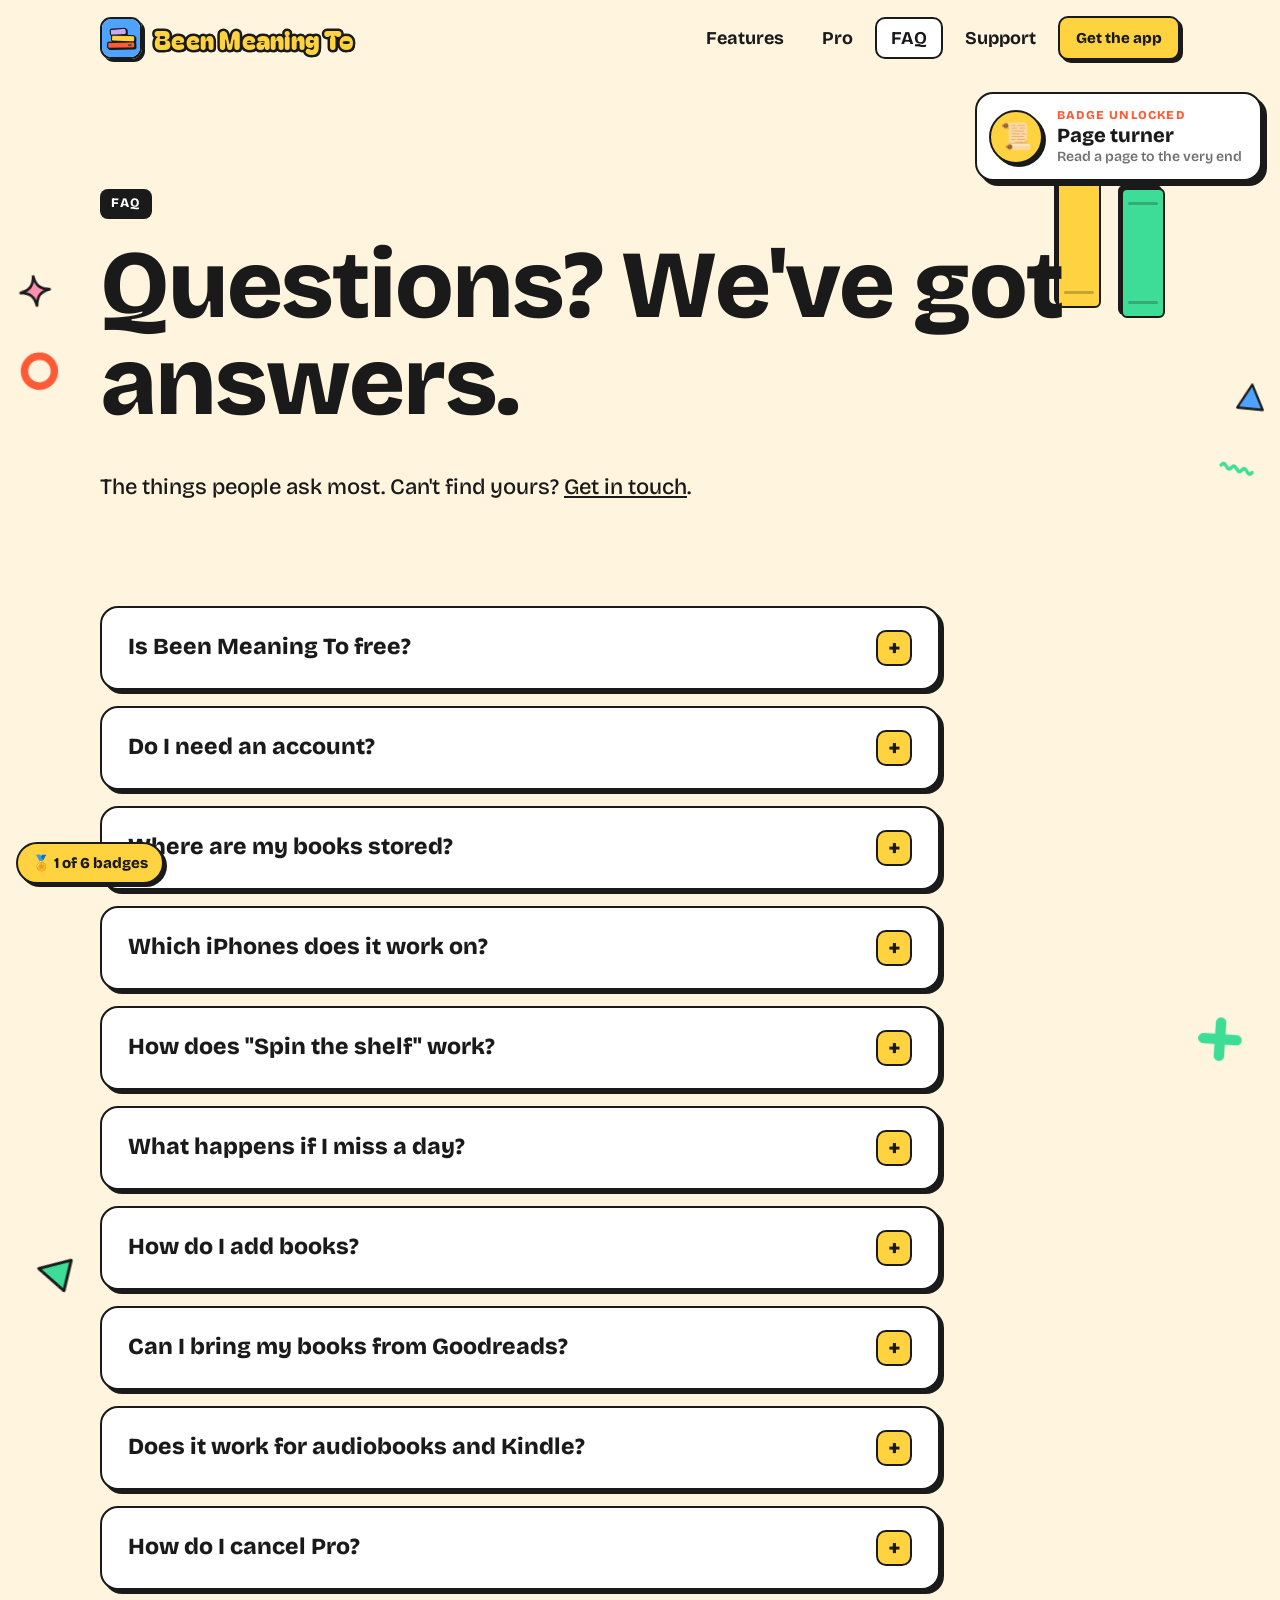
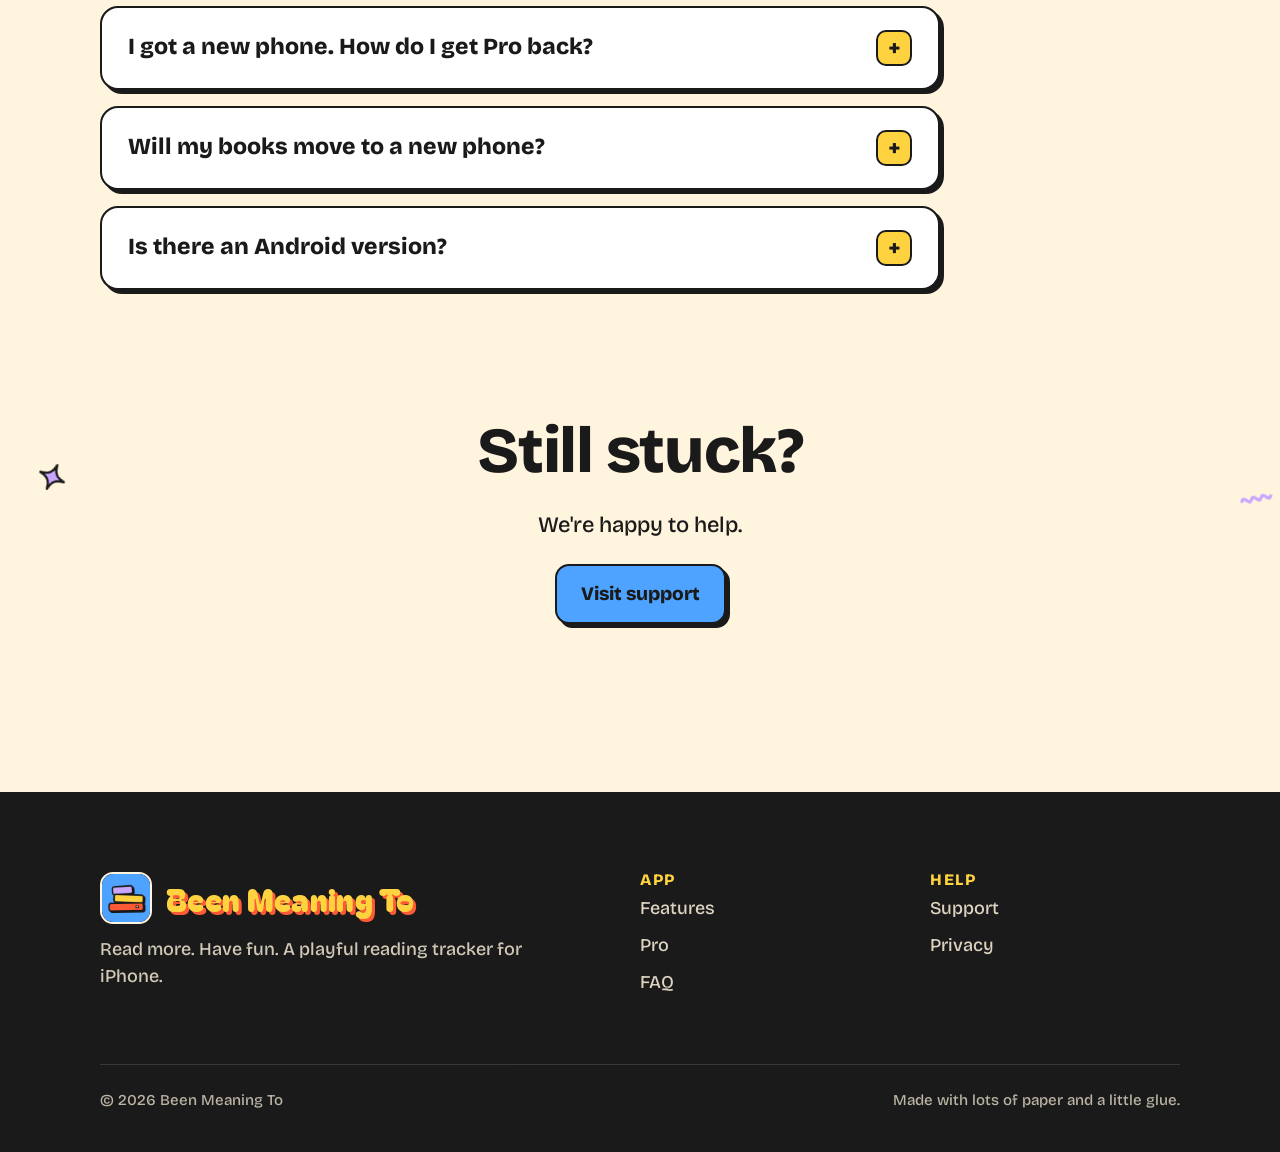
==== faq/index.html @ 49e3c81a "Add files via upload" ====
<!doctype html>
<html lang="en">
<head>
  <meta charset="utf-8">
  <meta name="viewport" content="width=device-width, initial-scale=1">
  <title>Been Meaning To FAQ</title>
  <meta name="description" content="Answers to common questions about Been Meaning To, the playful iPhone reading tracker.">
  <meta name="theme-color" content="#FFF4DE">
  <link rel="icon" href="../assets/img/icon.png">
  <link rel="apple-touch-icon" href="../assets/img/icon.png">
  <link rel="preconnect" href="https://fonts.googleapis.com">
  <link rel="preconnect" href="https://fonts.gstatic.com" crossorigin>
  <link href="https://fonts.googleapis.com/css2?family=Bricolage+Grotesque:opsz,wght@12..96,500;12..96,600;12..96,700;12..96,800&display=swap" rel="stylesheet">
  <link rel="stylesheet" href="../assets/css/site.css?v=12">
  <link rel="stylesheet" href="../assets/css/pages.css?v=12">
</head>
<body>
<a class="skip" href="#main">Skip to content</a>

<header class="site-header">
  <nav class="wrap nav" aria-label="Main">
    <a class="logo" href="../"><img src="../assets/img/icon.png" alt="" width="42" height="42">Been Meaning To</a>
    <button class="menu-toggle" aria-expanded="false" aria-controls="nav-links"><span></span>Menu</button>
    <ul class="nav-links" id="nav-links">
      <li><a href="../#features">Features</a></li>
      <li><a href="../pro/">Pro</a></li>
      <li><a href="./" aria-current="page">FAQ</a></li>
      <li><a href="../support/">Support</a></li>
      <li><a class="btn small" href="#" data-store>Get the app</a></li>
    </ul>
  </nav>
</header>

<main id="main">
  <section class="page-hero">
    <div class="wrap">
      <span class="tag eyebrow reveal">FAQ</span>
      <h1 class="reveal" style="--d:.05s">Questions? We've got answers.</h1>
      <p class="lede reveal" style="--d:.1s">The things people ask most. Can't find yours? <a href="../support/">Get in touch</a>.</p>
    </div>
    <div class="float-spine spine" style="--c:var(--lemon); --h:160px; top:70px; right:14%; --r:10deg" aria-hidden="true"></div>
    <div class="float-spine spine" style="--c:var(--mint); --h:130px; top:110px; right:9%; --r:-6deg; animation-delay:-3s" aria-hidden="true"></div>
  </section>

  <section style="padding-top:10px">
    <div class="wrap">
      <div class="faq">
        <details class="chunky reveal">
          <summary>Is Been Meaning To free? <span class="plus" aria-hidden="true">+</span></summary>
          <div class="answer"><p>Yes. Tracking books, logging pages, spinning the shelf, streaks, levels and badges are all free. <a href="../pro/">Pro</a> adds extras like widgets, the lock screen timer, reading charts, Reading Wrapped, quotes and every colour palette. The yearly plan starts with a free week, so you can try it first.</p></div>
        </details>

        <details class="chunky reveal">
          <summary>Do I need an account? <span class="plus" aria-hidden="true">+</span></summary>
          <div class="answer"><p>Nope. There's no sign-up and no login. Open the app and start adding books.</p></div>
        </details>

        <details class="chunky reveal">
          <summary>Where are my books stored? <span class="plus" aria-hidden="true">+</span></summary>
          <div class="answer"><p>Only on your iPhone, inside the app. We never receive a copy. Read more in our <a href="../privacy/">privacy policy</a>.</p></div>
        </details>

        <details class="chunky reveal">
          <summary>Which iPhones does it work on? <span class="plus" aria-hidden="true">+</span></summary>
          <div class="answer"><p>Any iPhone running iOS 17 or later.</p></div>
        </details>

        <details class="chunky reveal">
          <summary>How does "Spin the shelf" work? <span class="plus" aria-hidden="true">+</span></summary>
          <div class="answer"><p>Tap <b>Spin!</b> and Been Meaning To picks a random book from your to-be-read shelf. Pick a mood first, like a genre or "under 300 pages", to narrow it down. Start the book it picks and you'll earn the <b>Fate's pick</b> badge.</p></div>
        </details>

        <details class="chunky reveal">
          <summary>What happens if I miss a day? <span class="plus" aria-hidden="true">+</span></summary>
          <div class="answer"><p>You earn a streak freeze every time your streak hits another seven days, and you can save up to two. If you miss a day, a freeze steps in and keeps your streak alive. You can also turn on a gentle evening reminder that only shows up on days you haven't read yet.</p></div>
        </details>

        <details class="chunky reveal">
          <summary>How do I add books? <span class="plus" aria-hidden="true">+</span></summary>
          <div class="answer"><p>Scan the barcode on the back, or search by title or author. Been Meaning To looks the book up on Open Library, Apple Books and Google Books and fills in the title, author, page count and cover for you. You can also type everything in yourself.</p></div>
        </details>

        <details class="chunky reveal">
          <summary>Can I bring my books from Goodreads? <span class="plus" aria-hidden="true">+</span></summary>
          <div class="answer"><p>Yes. On goodreads.com, go to <b>My Books</b>, then <b>Import and export</b>, and export your library. Then import that file into Been Meaning To. The app walks you through it.</p></div>
        </details>

        <details class="chunky reveal">
          <summary>Does it work for audiobooks and Kindle? <span class="plus" aria-hidden="true">+</span></summary>
          <div class="answer"><p>Yes. Mark each book as paperback, hardback, Kindle or audiobook. Finish books in three different formats and you'll earn the <b>Mixed media</b> badge.</p></div>
        </details>

        <details class="chunky reveal">
          <summary>How do I cancel Pro? <span class="plus" aria-hidden="true">+</span></summary>
          <div class="answer"><p>Subscriptions are handled by Apple. Open <b>Settings</b> on your iPhone, tap your name, then <b>Subscriptions</b>, and choose Been Meaning To. Cancel at least 24 hours before your renewal date.</p></div>
        </details>

        <details class="chunky reveal">
          <summary>I got a new phone. How do I get Pro back? <span class="plus" aria-hidden="true">+</span></summary>
          <div class="answer"><p>Sign in with the same Apple ID, open Been Meaning To, go to <b>Settings</b> and tap <b>Restore purchases</b>.</p></div>
        </details>

        <details class="chunky reveal">
          <summary>Will my books move to a new phone? <span class="plus" aria-hidden="true">+</span></summary>
          <div class="answer"><p>Yes, if you move your iPhone over with an iCloud backup or Quick Start, your books come with it. You can also make your own copy: in Been Meaning To, go to <b>Settings</b>, tap <b>Back up my library</b> and save the file somewhere safe, such as iCloud Drive. On the new phone, tap <b>Restore from backup</b> and pick that file.</p></div>
        </details>

        <details class="chunky reveal">
          <summary>Is there an Android version? <span class="plus" aria-hidden="true">+</span></summary>
          <div class="answer"><p>Not right now. Been Meaning To is made for iPhone.</p></div>
        </details>
      </div>
    </div>
  </section>

  <section style="padding-top:0">
    <div class="wrap center reveal">
      <h2>Still stuck?</h2>
      <p class="lede">We're happy to help.</p>
      <a class="btn sky" href="../support/">Visit support</a>
    </div>
  </section>
</main>

<footer class="site-footer">
  <div class="wrap">
    <div class="foot-grid">
      <div>
        <div class="foot-logo"><img src="../assets/img/icon.png" alt="">Been Meaning To</div>
        <p style="opacity:.8; max-width:24em">Read more. Have fun. A playful reading tracker for iPhone.</p>
      </div>
      <div>
        <h4>App</h4>
        <ul><li><a href="../#features">Features</a></li><li><a href="../pro/">Pro</a></li><li><a href="./">FAQ</a></li></ul>
      </div>
      <div>
        <h4>Help</h4>
        <ul><li><a href="../support/">Support</a></li><li><a href="../privacy/">Privacy</a></li></ul>
      </div>
    </div>
    <div class="foot-base"><span>© <span data-year>2026</span> Been Meaning To</span><span>Made with lots of paper and a little glue.</span></div>
  </div>
</footer>

<script src="../assets/js/site.js?v=12"></script>
<script>
  // Open one answer at a time.
  const opened = new Set();
  document.querySelectorAll(".faq details").forEach(d => d.addEventListener("toggle", () => {
    if (!d.open) return;
    opened.add(d);
    if (opened.size >= 3) LoudLibrary.award("curious");
    document.querySelectorAll(".faq details[open]").forEach(o => { if (o !== d) o.open = false; });
  }));
</script>
</body>
</html>
---- assets/css/site.css ----
/* Been Meaning To — website styles
   Matches the app's "Sweet shop" palette: flat colour, thick ink outlines, hard offset shadows. */

@font-face {
  font-family: "Stacks Display";
  src: url("../fonts/StacksDisplay-ExtraBold.ttf") format("truetype");
  font-weight: 800;
  font-display: swap;
}
@font-face {
  font-family: "Stacks Display";
  src: url("../fonts/StacksDisplay-SemiBold.ttf") format("truetype");
  font-weight: 600;
  font-display: swap;
}

@font-face {
  font-family: "Loud Logo";
  src: url("../fonts/BagelFatOne.woff2") format("woff2");
  font-weight: 400;
  font-display: swap;
}
:root {
  --ground: #FFF4DE;
  --ink: #1A1A1A;
  --paper: #FFFFFF;
  --tomato: #FF5A36;
  --sky: #4DA3FF;
  --lemon: #FFD23F;
  --mint: #3DDC97;
  --lilac: #C9A7FF;
  --pink: #FF8FB1;
  --orange: #FFA94D;
  --muted: rgba(26, 26, 26, .62);

  --stroke: 2.5px;
  --radius: 18px;
  --shadow: 4px;

  --display: "Stacks Display", "Bricolage Grotesque", system-ui, sans-serif;
  --body: "Bricolage Grotesque", system-ui, -apple-system, sans-serif;

  --wrap: 1160px;
  --gutter: clamp(16px, 4vw, 40px);
  --bounce: cubic-bezier(.34, 1.56, .64, 1);
}

*, *::before, *::after { box-sizing: border-box; }
html { scroll-behavior: smooth; -webkit-text-size-adjust: 100%; }
body {
  margin: 0;
  background: var(--ground);
  color: var(--ink);
  font-family: var(--body);
  font-weight: 500;
  font-size: 18px;
  line-height: 1.5;
  overflow-x: hidden;
}
img { max-width: 100%; display: block; }
a { color: inherit; }
h1, h2, h3, h4 { font-family: var(--display); font-weight: 800; line-height: 1.02; margin: 0 0 .4em; letter-spacing: -.02em; }
h1 { font-size: clamp(46px, 8vw, 96px); }
h2 { font-size: clamp(36px, 5.5vw, 64px); }
h3 { font-size: clamp(22px, 2.4vw, 28px); }
p { margin: 0 0 1em; }
.muted { color: var(--muted); }
.wrap { max-width: var(--wrap); margin: 0 auto; padding: 0 var(--gutter); }
.skip { position: absolute; left: -999px; }
.skip:focus { left: 16px; top: 16px; z-index: 100; }
:focus-visible { outline: 3px solid var(--sky); outline-offset: 3px; }

/* ---------- Chunky building blocks ---------- */
.chunky {
  background: var(--paper);
  border: var(--stroke) solid var(--ink);
  border-radius: var(--radius);
  box-shadow: var(--shadow) var(--shadow) 0 var(--ink);
}
.tag {
  display: inline-block;
  background: var(--ink); color: var(--paper);
  font-family: var(--display); font-weight: 800;
  font-size: 13px; letter-spacing: .12em; text-transform: uppercase;
  padding: 5px 11px; border-radius: 8px;
}
.pill {
  display: inline-flex; align-items: center; gap: 6px;
  border: var(--stroke) solid var(--ink); border-radius: 999px;
  padding: 4px 14px; font-weight: 700; font-size: 15px;
  background: var(--paper);
}

.btn {
  --fill: var(--lemon);
  position: relative; display: inline-flex; align-items: center; justify-content: center; gap: 10px;
  font-family: var(--display); font-weight: 800; font-size: 19px;
  color: var(--ink); text-decoration: none; cursor: pointer;
  background: var(--fill);
  border: var(--stroke) solid var(--ink); border-radius: 14px;
  box-shadow: 4px 4px 0 var(--ink);
  padding: 14px 24px;
  transition: transform .12s ease, box-shadow .12s ease;
}
.btn:hover { animation: wobble .5s var(--bounce); }
.btn:active { transform: translate(4px, 4px); box-shadow: 0 0 0 var(--ink); animation: none; }
.btn.small { font-size: 15px; padding: 9px 16px; border-radius: 10px; box-shadow: 3px 3px 0 var(--ink); }
.btn.small:active { transform: translate(3px, 3px); }
.btn.tomato { --fill: var(--tomato); color: var(--paper); }
.btn.mint { --fill: var(--mint); }
.btn.sky { --fill: var(--sky); }
.btn.paper { --fill: var(--paper); }
.btn.ink { --fill: var(--ink); color: var(--paper); box-shadow: 4px 4px 0 var(--tomato); }

/* App Store "coming soon" badge */
.store {
  display: inline-flex; align-items: center; gap: 12px;
  background: var(--ink); color: var(--paper); text-decoration: none;
  border: var(--stroke) solid var(--ink); border-radius: 14px;
  box-shadow: 4px 4px 0 var(--tomato);
  padding: 10px 20px 10px 16px; cursor: pointer;
  transition: transform .12s ease, box-shadow .12s ease;
}
.store:hover { animation: wobble .5s var(--bounce); }
.store:active { transform: translate(4px, 4px); box-shadow: 0 0 0 var(--tomato); }
.store svg { width: 28px; height: 28px; flex: none; }
.store small { display: block; font-size: 12px; opacity: .75; font-weight: 600; letter-spacing: .02em; }
.store b { display: block; font-family: var(--display); font-weight: 800; font-size: 20px; line-height: 1.1; }

/* ---------- Header ---------- */
.site-header {
  position: sticky; top: 0; z-index: 50;
  background: color-mix(in srgb, var(--ground) 88%, transparent);
  backdrop-filter: blur(10px); -webkit-backdrop-filter: blur(10px);
  border-bottom: var(--stroke) solid transparent;
  transition: border-color .2s;
}
.site-header.scrolled { border-bottom-color: var(--ink); }
.nav { display: flex; align-items: center; justify-content: space-between; gap: 16px; height: 76px; }
.logo { display: inline-flex; align-items: center; gap: 12px; text-decoration: none; font-family: "Loud Logo", var(--display); font-weight: 400; font-size: 26px; letter-spacing: .01em; color: var(--lemon); -webkit-text-stroke: 5px var(--ink); paint-order: stroke fill; text-shadow: 2px 2px 0 var(--ink); }
.logo img { width: 42px; height: 42px; border-radius: 11px; border: var(--stroke) solid var(--ink); box-shadow: 3px 3px 0 var(--ink); transition: transform .4s var(--bounce); }
.logo:hover img { transform: rotate(-12deg) scale(1.08); }
.nav-links { display: flex; align-items: center; gap: 6px; list-style: none; margin: 0; padding: 0; }
.nav-links a:not(.btn) {
  text-decoration: none; font-weight: 700; padding: 8px 14px; border-radius: 10px;
  border: var(--stroke) solid transparent; transition: background .15s, border-color .15s;
}
.nav-links a:not(.btn):hover, .nav-links a[aria-current="page"] { background: var(--paper); border-color: var(--ink); }
.menu-toggle { display: none; }

@media (max-width: 820px) {
  .menu-toggle {
    display: inline-flex; align-items: center; justify-content: center;
    width: 46px; height: 46px; background: var(--lemon);
    border: var(--stroke) solid var(--ink); border-radius: 12px; box-shadow: 3px 3px 0 var(--ink);
    cursor: pointer; font-size: 0;
  }
  .menu-toggle span, .menu-toggle span::before, .menu-toggle span::after {
    display: block; width: 20px; height: 3px; background: var(--ink); border-radius: 3px; position: relative; transition: transform .25s var(--bounce), opacity .2s;
  }
  .menu-toggle span::before, .menu-toggle span::after { content: ""; position: absolute; left: 0; }
  .menu-toggle span::before { top: -7px; }
  .menu-toggle span::after { top: 7px; }
  .menu-open .menu-toggle span { background: transparent; }
  .menu-open .menu-toggle span::before { transform: translateY(7px) rotate(45deg); }
  .menu-open .menu-toggle span::after { transform: translateY(-7px) rotate(-45deg); }
  .nav-links {
    position: absolute; top: 76px; left: 16px; right: 16px;
    flex-direction: column; align-items: stretch; gap: 4px; padding: 12px;
    background: var(--paper); border: var(--stroke) solid var(--ink); border-radius: var(--radius); box-shadow: 4px 4px 0 var(--ink);
    transform-origin: top right; transform: scale(.9) translateY(-10px); opacity: 0; pointer-events: none;
    transition: transform .3s var(--bounce), opacity .2s;
  }
  .menu-open .nav-links { transform: none; opacity: 1; pointer-events: auto; }
  .nav-links a:not(.btn) { padding: 12px 14px; }
  .nav-links .btn { margin-top: 6px; }
}

/* ---------- Sections ---------- */
section { position: relative; padding: clamp(72px, 10vw, 130px) 0; }
.eyebrow { display: inline-block; margin-bottom: 18px; }
.lede { font-size: clamp(19px, 2vw, 22px); max-width: 34em; }
.center { text-align: center; }
.center .lede { margin-left: auto; margin-right: auto; }
.split { display: grid; grid-template-columns: minmax(0, 1fr) minmax(0, 1fr); gap: clamp(32px, 6vw, 80px); align-items: center; }
.split.flip > :first-child { order: 2; }
@media (max-width: 880px) {
  .split { grid-template-columns: minmax(0, 1fr); }
  .split.flip > :first-child { order: 0; }
}
.band-ink { background: var(--ink); color: var(--ground); }
.band-ink .muted { color: rgba(255, 244, 222, .7); }
.band-lemon { background: var(--lemon); border-block: var(--stroke) solid var(--ink); }
.band-sky { background: var(--sky); border-block: var(--stroke) solid var(--ink); }
.band-lilac { background: var(--lilac); border-block: var(--stroke) solid var(--ink); }

/* Scalloped "cut paper" edge between bands */
.edge { position: absolute; left: 0; right: 0; height: 22px; pointer-events: none; }
.edge.top { top: -21px; }
.edge.bottom { bottom: -21px; transform: scaleY(-1); }
.edge svg { width: 100%; height: 100%; display: block; }

/* Checklist with chunky ticks */
.ticks { list-style: none; padding: 0; margin: 0 0 1.4em; display: grid; gap: 12px; }
.ticks li { display: flex; gap: 12px; align-items: flex-start; font-weight: 600; }
.ticks li::before {
  content: "✓"; flex: none; display: grid; place-items: center;
  width: 26px; height: 26px; margin-top: 1px; border-radius: 8px;
  background: var(--mint); border: var(--stroke) solid var(--ink); font-weight: 900; font-size: 14px;
}

/* ---------- Phone mockup ---------- */
.phone {
  position: relative; width: min(330px, 70vw); aspect-ratio: 1206 / 2622;
  border: 4px solid var(--ink); border-radius: 48px; overflow: hidden;
  background: var(--ink); box-shadow: 10px 10px 0 var(--ink);
  outline: 9px solid var(--ink); outline-offset: -1px;
}
.phone img { width: 100%; height: 100%; object-fit: cover; border-radius: 40px; }
.phone-stage { position: relative; display: grid; place-items: center; padding: 30px 0; }

/* Floating stickers around phones */
.sticker {
  position: absolute; z-index: 3;
  display: inline-flex; align-items: center; gap: 10px;
  font-family: var(--display); font-weight: 800; font-size: 18px;
  padding: 10px 16px; border: var(--stroke) solid var(--ink); border-radius: 14px;
  box-shadow: 4px 4px 0 var(--ink); background: var(--paper);
  animation: float 5s ease-in-out infinite;
  white-space: nowrap;
}
.sticker .big { font-size: 30px; line-height: 1; }
.sticker small { display: block; font-family: var(--body); font-weight: 600; font-size: 13px; opacity: .7; }

/* ---------- Book spines ---------- */
.spine {
  --h: 180px; --w: 44px; --c: var(--sky);
  width: var(--w); height: var(--h); background: var(--c);
  border: var(--stroke) solid var(--ink); border-radius: 6px;
  box-shadow: 3px 3px 0 var(--ink);
  display: flex; align-items: center; justify-content: center; position: relative;
  font-family: var(--display); font-weight: 800; font-size: 14px;
  writing-mode: vertical-rl; transform: rotate(180deg);
  overflow: hidden; white-space: nowrap; text-overflow: ellipsis; padding: 10px 0;
}
.spine::before, .spine::after { content: ""; position: absolute; left: 5px; right: 5px; height: 3px; background: rgba(26,26,26,.25); border-radius: 2px; }
.spine::before { top: 12px; }
.spine::after { bottom: 12px; }
.shelf {
  display: flex; align-items: flex-end; gap: 6px; padding: 0 14px;
  border-bottom: 10px solid var(--ink); border-radius: 0 0 4px 4px;
}

/* ---------- Reveal on scroll ---------- */
.reveal { opacity: 0; transform: translateY(40px) rotate(var(--r, 0deg)); transition: opacity .7s ease, transform .8s var(--bounce); transition-delay: var(--d, 0s); }
.reveal.in { opacity: 1; transform: rotate(var(--r, 0deg)); }
.pop { opacity: 0; transform: scale(.4) rotate(-12deg); transition: opacity .3s ease, transform .55s var(--bounce); transition-delay: var(--d, 0s); }
.pop.in { opacity: 1; transform: none; }

/* ---------- Keyframes ---------- */
@keyframes wobble {
  0% { transform: rotate(0); }
  25% { transform: rotate(-3deg) scale(1.03); }
  55% { transform: rotate(2deg) scale(1.03); }
  80% { transform: rotate(-1deg); }
  100% { transform: rotate(0); }
}
@keyframes float {
  0%, 100% { transform: translateY(0) rotate(var(--r, 0deg)); }
  50% { transform: translateY(-12px) rotate(calc(var(--r, 0deg) * -1)); }
}
@keyframes flicker {
  0%, 100% { transform: scale(1) rotate(-2deg); }
  25% { transform: scale(1.08, .95) rotate(2deg); }
  50% { transform: scale(.96, 1.06) rotate(-1deg); }
  75% { transform: scale(1.05, .98) rotate(3deg); }
}
@keyframes marquee { to { transform: translateX(-50%); } }
@keyframes spin { to { transform: rotate(360deg); } }
@keyframes jiggle {
  0%, 100% { transform: rotate(0); }
  20% { transform: rotate(-10deg); }
  40% { transform: rotate(8deg); }
  60% { transform: rotate(-5deg); }
  80% { transform: rotate(3deg); }
}

/* ---------- Marquee ---------- */
.marquee { overflow: hidden; background: var(--ink); color: var(--ground); border-block: var(--stroke) solid var(--ink); padding: 18px 0; }
.marquee-track { display: flex; width: max-content; animation: marquee 32s linear infinite; }
.marquee span { font-family: var(--display); font-weight: 800; font-size: clamp(22px, 3vw, 34px); padding: 0 22px; white-space: nowrap; display: inline-flex; align-items: center; gap: 44px; }
.marquee span i { font-style: normal; color: var(--lemon); }
.marquee span:nth-child(3n+2) i { color: var(--pink); }
.marquee span:nth-child(3n) i { color: var(--mint); }

/* ---------- Page hero (sub pages) ---------- */
.page-hero { padding: clamp(60px, 9vw, 110px) 0 clamp(40px, 6vw, 70px); position: relative; overflow: hidden; }
.page-hero h1 { max-width: 12em; }

/* ---------- Footer ---------- */
.site-footer { background: var(--ink); color: var(--ground); padding: 80px 0 40px; position: relative; margin-top: 40px; }
.site-footer a { text-decoration: none; opacity: .85; }
.site-footer a:hover { opacity: 1; text-decoration: underline; }
.foot-grid { display: grid; grid-template-columns: 2fr 1fr 1fr; gap: 40px; }
.foot-grid h4 { font-size: 16px; letter-spacing: .1em; text-transform: uppercase; color: var(--lemon); }
.foot-grid ul { list-style: none; margin: 0; padding: 0; display: grid; gap: 10px; }
.foot-logo { display: flex; align-items: center; gap: 14px; font-family: "Loud Logo", var(--display); font-weight: 400; font-size: 32px; letter-spacing: .01em; color: var(--lemon); text-shadow: 3px 3px 0 var(--tomato); margin-bottom: 12px; }
.foot-logo img { width: 52px; height: 52px; border-radius: 13px; border: var(--stroke) solid var(--ground); }
.foot-base { margin-top: 56px; padding-top: 24px; border-top: 1px solid rgba(255, 244, 222, .2); display: flex; justify-content: space-between; gap: 20px; flex-wrap: wrap; font-size: 15px; opacity: .7; }
@media (max-width: 720px) { .foot-grid { grid-template-columns: 1fr 1fr; } .foot-grid > :first-child { grid-column: 1 / -1; } }

/* ---------- Prose (privacy etc.) ---------- */
.prose { max-width: 760px; }
.prose h2 { font-size: clamp(28px, 3.4vw, 38px); margin-top: 1.6em; }
.prose ul { padding-left: 1.2em; }
.prose li { margin-bottom: .5em; }
.prose a { text-decoration-thickness: 2px; text-underline-offset: 3px; }

/* ---------- Confetti canvas ---------- */
#confetti { position: fixed; inset: 0; pointer-events: none; z-index: 999; }

/* Toast */
.toast {
  position: fixed; left: 50%; bottom: 28px; z-index: 1000;
  transform: translate(-50%, 140%); transition: transform .45s var(--bounce);
  background: var(--paper); border: var(--stroke) solid var(--ink); border-radius: 14px; box-shadow: 4px 4px 0 var(--ink);
  padding: 12px 20px; font-weight: 700; max-width: calc(100vw - 32px); text-align: center;
}
.toast.show { transform: translate(-50%, 0); }

/* ---------- Reduced motion ---------- */
@media (prefers-reduced-motion: reduce) {
  *, *::before, *::after { animation-duration: .001s !important; animation-iteration-count: 1 !important; transition-duration: .001s !important; scroll-behavior: auto !important; }
  .reveal, .pop { opacity: 1; transform: none; }
}

/* =====================================================================
   Extra fun: doodles, scissors, bouncy letters, tilt, visitor badges
   ===================================================================== */

/* Floating doodles (added by site.js) */
.doodle {
  position: absolute; z-index: 0; pointer-events: none;
  width: var(--s, 40px); height: var(--s, 40px);
  transform: translateY(var(--py, 0px)) rotate(calc(var(--rot, 0deg) + var(--pr, 0deg)));
  will-change: transform;
}
.doodle svg { width: 100%; height: 100%; display: block; overflow: visible; }
main section { overflow-x: clip; }
section > .wrap, .page-hero > .wrap, .hero > .wrap, .site-footer > .wrap { position: relative; z-index: 1; }
@media (max-width: 720px) { .doodle { --s: 26px !important; opacity: .45; } }

/* Scissors that snip along zigzag edges */
.snip-track { position: absolute; left: 0; right: 0; top: -44px; height: 56px; overflow: hidden; pointer-events: none; z-index: 5; }
.scissors { position: absolute; top: 6px; left: -80px; width: 64px; height: 44px; }
.scissors .blade-a, .scissors .blade-b { transform-origin: 26px 22px; }
.snip-track.go .scissors { animation: snipAcross 2.6s cubic-bezier(.45, .05, .55, .95) forwards; }
.snip-track.go .blade-a { animation: snipA .22s ease-in-out 12 alternate; }
.snip-track.go .blade-b { animation: snipB .22s ease-in-out 12 alternate; }
@keyframes snipAcross { from { left: -80px; } to { left: calc(100% + 20px); } }
@keyframes snipA { from { transform: rotate(-14deg); } to { transform: rotate(2deg); } }
@keyframes snipB { from { transform: rotate(14deg); } to { transform: rotate(-2deg); } }

/* Headline letters that hop */
.w { display: inline-block; white-space: nowrap; }
.ch { display: inline-block; transition: transform .35s var(--bounce), color .5s ease; }
.ch.hop { transform: translateY(-.14em) rotate(var(--hr, -6deg)) scale(1.08); transition-duration: .18s, .1s; }

/* Tilt cards (pointer devices only, set by site.js) */
.tilting { transition: transform .12s ease-out !important; }

/* Visitor badge toast */
.award {
  position: fixed; z-index: 1001; right: 18px; top: 92px;
  display: flex; align-items: center; gap: 14px; max-width: min(340px, calc(100vw - 36px));
  background: var(--paper); border: var(--stroke) solid var(--ink); border-radius: 18px;
  box-shadow: 5px 5px 0 var(--ink); padding: 12px 18px 12px 12px;
  transform: translateX(130%) rotate(6deg); transition: transform .55s var(--bounce);
}
.award.show { transform: none; }
.award .disc { width: 54px; height: 54px; flex: none; display: grid; place-items: center; font-size: 26px; border-radius: 50%; background: var(--lemon); border: var(--stroke) solid var(--ink); box-shadow: 3px 3px 0 var(--ink); }
.award.show .disc { animation: jiggle .7s .35s ease; }
.award small { display: block; font-size: 12px; font-weight: 800; letter-spacing: .1em; text-transform: uppercase; color: var(--tomato); }
.award b { display: block; font-family: var(--display); font-size: 20px; line-height: 1.1; }
.award span { display: block; font-size: 14px; font-weight: 600; color: var(--muted); }

/* Badge collection chip */
.badge-chip {
  position: fixed; z-index: 60; left: 16px; bottom: 16px;
  display: inline-flex; align-items: center; gap: 8px; cursor: pointer;
  font: inherit; font-weight: 800; font-size: 15px; color: var(--ink);
  background: var(--lemon); border: var(--stroke) solid var(--ink); border-radius: 999px;
  box-shadow: 3px 3px 0 var(--ink); padding: 8px 14px;
  transform: scale(0); transition: transform .45s var(--bounce);
}
.badge-chip.show { transform: none; }
.badge-chip.bump { animation: jiggle .6s ease; }
.badge-list {
  position: fixed; z-index: 61; left: 16px; bottom: 70px; width: min(300px, calc(100vw - 32px));
  background: var(--paper); border: var(--stroke) solid var(--ink); border-radius: 18px; box-shadow: 5px 5px 0 var(--ink);
  padding: 16px; transform-origin: bottom left; transform: scale(.6); opacity: 0; pointer-events: none;
  transition: transform .35s var(--bounce), opacity .2s;
}
.badge-list.open { transform: none; opacity: 1; pointer-events: auto; }
.badge-list h4 { font-size: 20px; margin-bottom: 10px; }
.badge-list ul { list-style: none; margin: 0; padding: 0; display: grid; gap: 8px; }
.badge-list li { display: flex; gap: 10px; align-items: center; font-size: 14px; font-weight: 600; }
.badge-list li i { width: 32px; height: 32px; flex: none; display: grid; place-items: center; font-style: normal; border-radius: 50%; border: 2px solid var(--ink); background: var(--lemon); }
.badge-list li.locked { opacity: .45; }
.badge-list li.locked i { background: var(--ground); filter: grayscale(1); }

@media (prefers-reduced-motion: reduce) {
  .doodle { transform: rotate(var(--rot, 0deg)); }
  .snip-track { display: none; }
}
---- assets/css/pages.css ----
/* Sub pages: Pro, FAQ, Privacy, Support */

.page-hero .float-spark { position: absolute; width: 60px; height: 60px; animation: spin 12s linear infinite; }
.page-hero .float-spine { position: absolute; animation: float 6s ease-in-out infinite; }
@media (max-width: 720px) { .page-hero .float-spark, .page-hero .float-spine { display: none; } }

/* ---------- Pro ---------- */
.plans { display: grid; grid-template-columns: 1fr 1fr; gap: 28px; align-items: stretch; }
@media (max-width: 820px) { .plans { grid-template-columns: 1fr; } }
.plan { padding: 32px; position: relative; }
.plan h2 { font-size: clamp(34px, 4vw, 48px); }
.plan.pro { background: var(--mint); box-shadow: 8px 8px 0 var(--ink); }
.plan .ribbon { position: absolute; top: -18px; right: 24px; transform: rotate(4deg); background: var(--lemon); color: var(--ink); }
.perk { display: flex; gap: 14px; align-items: center; padding: 12px 0; border-bottom: 2px dashed rgba(26,26,26,.25); font-weight: 700; }
.perk:last-child { border-bottom: 0; }
.perk .ico { width: 44px; height: 44px; flex: none; display: grid; place-items: center; border-radius: 12px; border: var(--stroke) solid var(--ink); box-shadow: 3px 3px 0 var(--ink); background: var(--c, var(--lemon)); font-size: 20px; transition: transform .3s var(--bounce); }
.perk:hover .ico { transform: rotate(-10deg) scale(1.1); }

.palettes { display: grid; grid-template-columns: repeat(3, 1fr); gap: 20px; margin-top: 40px; }
@media (max-width: 820px) { .palettes { grid-template-columns: repeat(2, 1fr); } }
@media (max-width: 480px) { .palettes { grid-template-columns: 1fr; } }
.palette { padding: 18px; cursor: pointer; text-align: left; font: inherit; color: inherit; transition: transform .3s var(--bounce); }
.palette:hover { transform: translateY(-6px) rotate(-1deg); }
.palette .swatch { display: flex; height: 92px; border-radius: 12px; overflow: hidden; border: var(--stroke) solid var(--ink); margin-bottom: 14px; position: relative; }
.palette .swatch i { flex: 1; transition: flex .4s var(--bounce); }
.palette:hover .swatch i:hover { flex: 2.4; }
.palette .swatch .books { position: absolute; left: 12px; bottom: 0; display: flex; align-items: flex-end; gap: 3px; }
.palette .swatch .books b { width: 14px; border: 2px solid var(--ink); border-bottom: 0; border-radius: 3px 3px 0 0; }
.palette h3 { font-size: 21px; margin: 0; display: flex; justify-content: space-between; align-items: center; gap: 8px; }
.palette .free { font-family: var(--body); font-size: 12px; font-weight: 800; letter-spacing: .08em; text-transform: uppercase; padding: 3px 8px; border-radius: 6px; background: var(--ink); color: var(--paper); }

.style-pack { display: flex; gap: 28px; align-items: center; padding: 32px; background: var(--lilac); margin-top: 40px; }
.style-pack .ico { font-size: 64px; flex: none; animation: jiggle 3s ease-in-out infinite; }
@media (max-width: 620px) { .style-pack { flex-direction: column; text-align: center; } }

/* ---------- FAQ ---------- */
.faq { display: grid; gap: 16px; max-width: 840px; }
.faq details { padding: 0; overflow: hidden; transition: box-shadow .2s, transform .2s; }
.faq details:hover { transform: translate(-2px, -2px); box-shadow: 6px 6px 0 var(--ink); }
.faq summary { list-style: none; cursor: pointer; padding: 22px 26px; display: flex; align-items: center; justify-content: space-between; gap: 18px; font-family: var(--display); font-weight: 800; font-size: clamp(19px, 2vw, 23px); }
.faq summary::-webkit-details-marker { display: none; }
.faq summary .plus { width: 36px; height: 36px; flex: none; display: grid; place-items: center; border-radius: 10px; border: var(--stroke) solid var(--ink); background: var(--lemon); font-size: 24px; line-height: 1; transition: transform .35s var(--bounce), background .2s; }
.faq details[open] summary .plus { transform: rotate(135deg); background: var(--pink); }
.faq .answer { padding: 0 26px 24px; }
.faq .answer p:last-child { margin: 0; }
.faq details[open] .answer { animation: open .4s var(--bounce); }
@keyframes open { from { opacity: 0; transform: translateY(-10px); } }
.faq-cats { display: flex; gap: 10px; flex-wrap: wrap; margin-bottom: 28px; }

/* ---------- Support ---------- */
.support-grid { display: grid; grid-template-columns: repeat(3, 1fr); gap: 22px; }
@media (max-width: 860px) { .support-grid { grid-template-columns: 1fr; } }
.support-card { padding: 28px; display: flex; flex-direction: column; gap: 12px; transition: transform .3s var(--bounce); }
.support-card:hover { transform: rotate(-1.2deg) translateY(-4px); }
.support-card .ico { width: 64px; height: 64px; display: grid; place-items: center; font-size: 30px; border-radius: 16px; border: var(--stroke) solid var(--ink); box-shadow: 3px 3px 0 var(--ink); background: var(--c); }
.support-card p { margin: 0; }
.support-card .btn { margin-top: auto; align-self: flex-start; }
.email-card { margin-top: 40px; padding: clamp(28px, 5vw, 48px); background: var(--lemon); text-align: center; }
.email-card .addr { font-family: var(--display); font-weight: 800; font-size: clamp(24px, 4vw, 40px); word-break: break-word; }
.steps { counter-reset: s; list-style: none; padding: 0; display: grid; gap: 12px; }
.steps li { counter-increment: s; display: flex; gap: 14px; align-items: flex-start; font-weight: 600; }
.steps li > span { flex: 1; padding-top: 3px; }
.steps li::before { content: counter(s); flex: none; width: 30px; height: 30px; display: grid; place-items: center; border-radius: 50%; background: var(--sky); border: 2px solid var(--ink); font-family: var(--display); font-weight: 800; font-size: 15px; }

/* ---------- Privacy ---------- */
.privacy-tldr { display: grid; grid-template-columns: repeat(3, 1fr); gap: 18px; margin: 10px 0 50px; }
@media (max-width: 760px) { .privacy-tldr { grid-template-columns: 1fr; } }
.privacy-tldr .chunky { padding: 22px; }
.privacy-tldr b { display: block; font-family: var(--display); font-size: 22px; margin: 8px 0 4px; }
.privacy-tldr .ico { font-size: 34px; }
.table-wrap { overflow-x: auto; margin: 0 0 1.2em; }
.services { width: 100%; border-collapse: separate; border-spacing: 0; background: var(--paper); border: var(--stroke) solid var(--ink); border-radius: 14px; box-shadow: 4px 4px 0 var(--ink); overflow: hidden; font-size: 17px; }
.services th, .services td { text-align: left; padding: 12px 16px; border-bottom: 2px solid var(--ink); }
.services tbody tr:last-child td { border-bottom: 0; }
.services th { background: var(--lemon); font-family: var(--display); font-weight: 800; }
.services td:first-child { font-weight: 700; }
@media (max-width: 520px) { .services { font-size: 15px; } .services th, .services td { padding: 10px; } }

/* App icons on the Pro page */
.app-icons { display: grid; grid-template-columns: repeat(4, minmax(0, 1fr)); gap: 24px; margin: 32px auto 0; max-width: 720px; }
.app-icons figure { margin: 0; display: flex; flex-direction: column; align-items: center; gap: 12px; }
.app-icons img { width: 100%; max-width: 128px; height: auto; aspect-ratio: 1; border-radius: 22.5%; border: var(--stroke) solid var(--ink); box-shadow: 5px 5px 0 var(--ink); transition: transform .4s var(--bounce); }
.app-icons figure:hover img { transform: rotate(-6deg) scale(1.06); }
.app-icons figcaption { font-family: var(--display); font-weight: 800; font-size: 18px; display: flex; align-items: center; gap: 8px; }
@media (max-width: 480px) { .app-icons { grid-template-columns: repeat(2, minmax(0, 1fr)); } }
.app-icons .free { font-family: var(--body); font-size: 12px; font-weight: 800; letter-spacing: .08em; text-transform: uppercase; padding: 3px 8px; border-radius: 6px; background: var(--ink); color: var(--paper); }
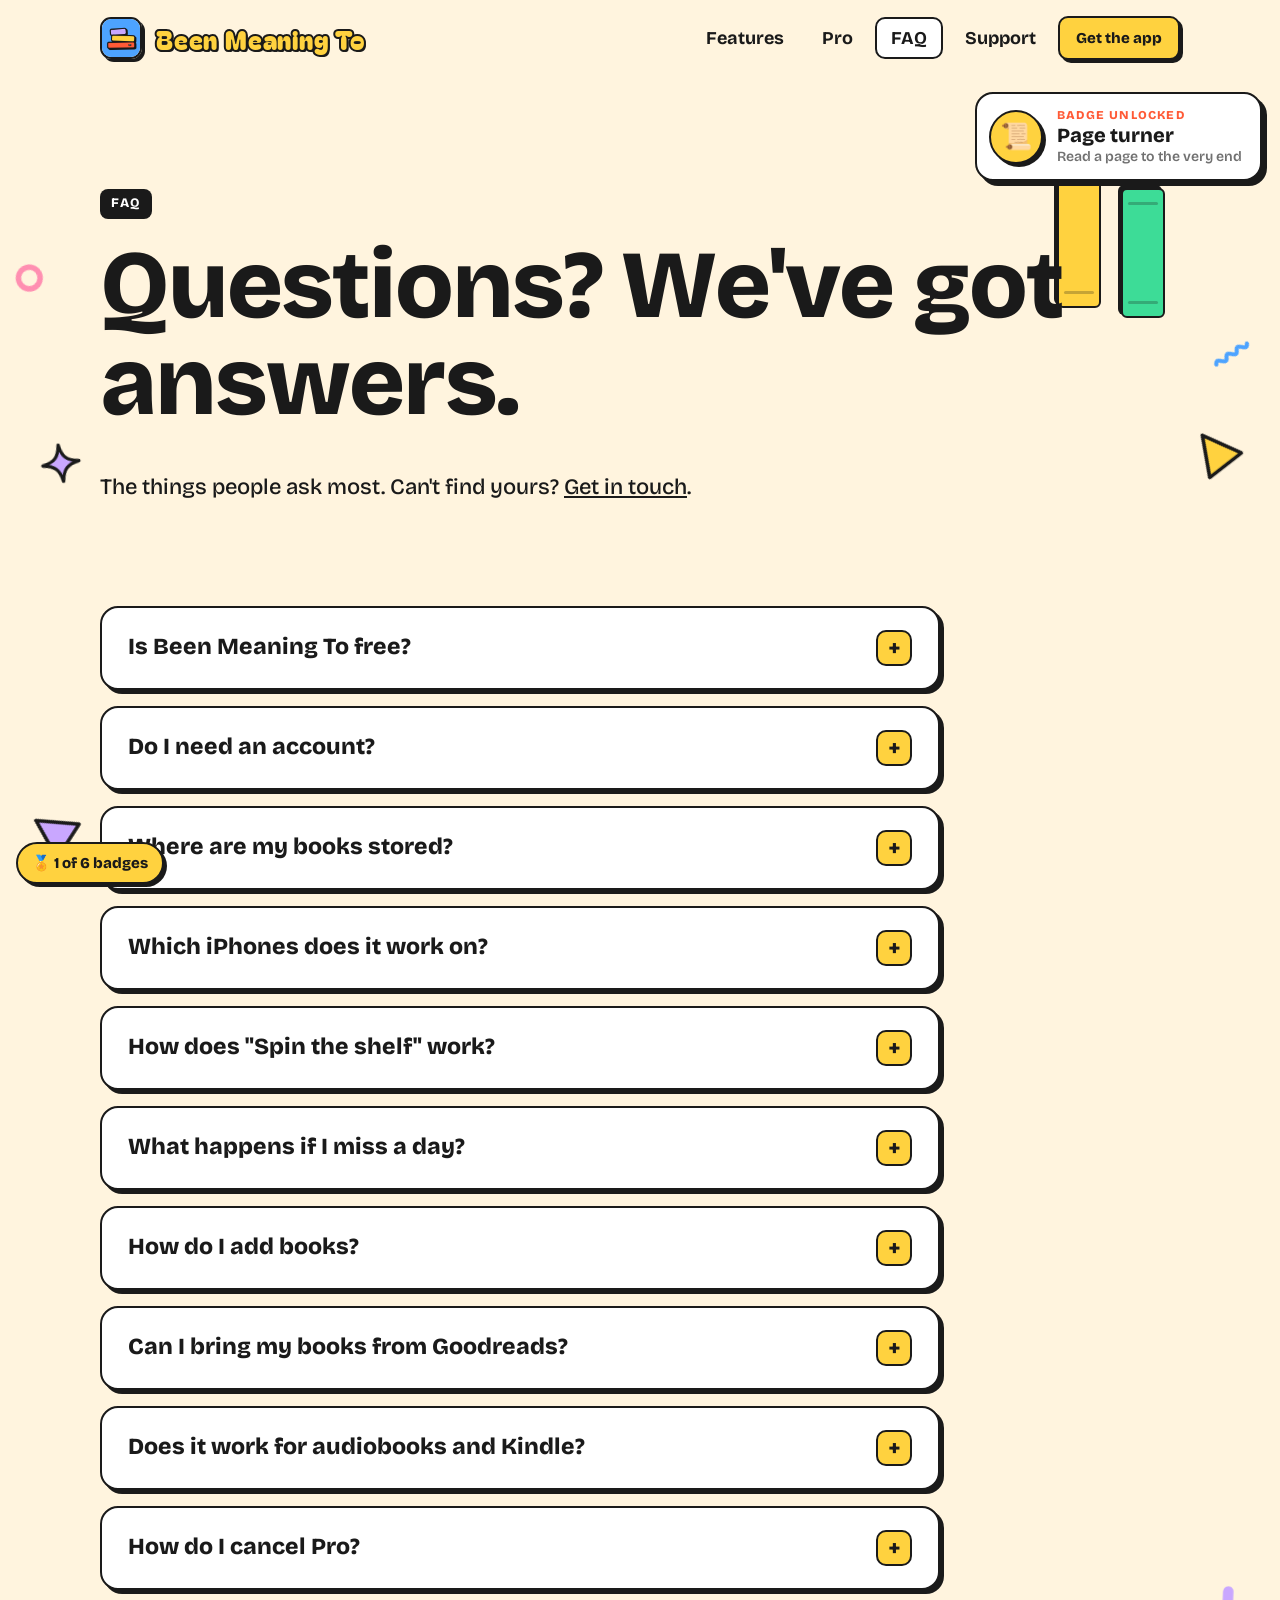
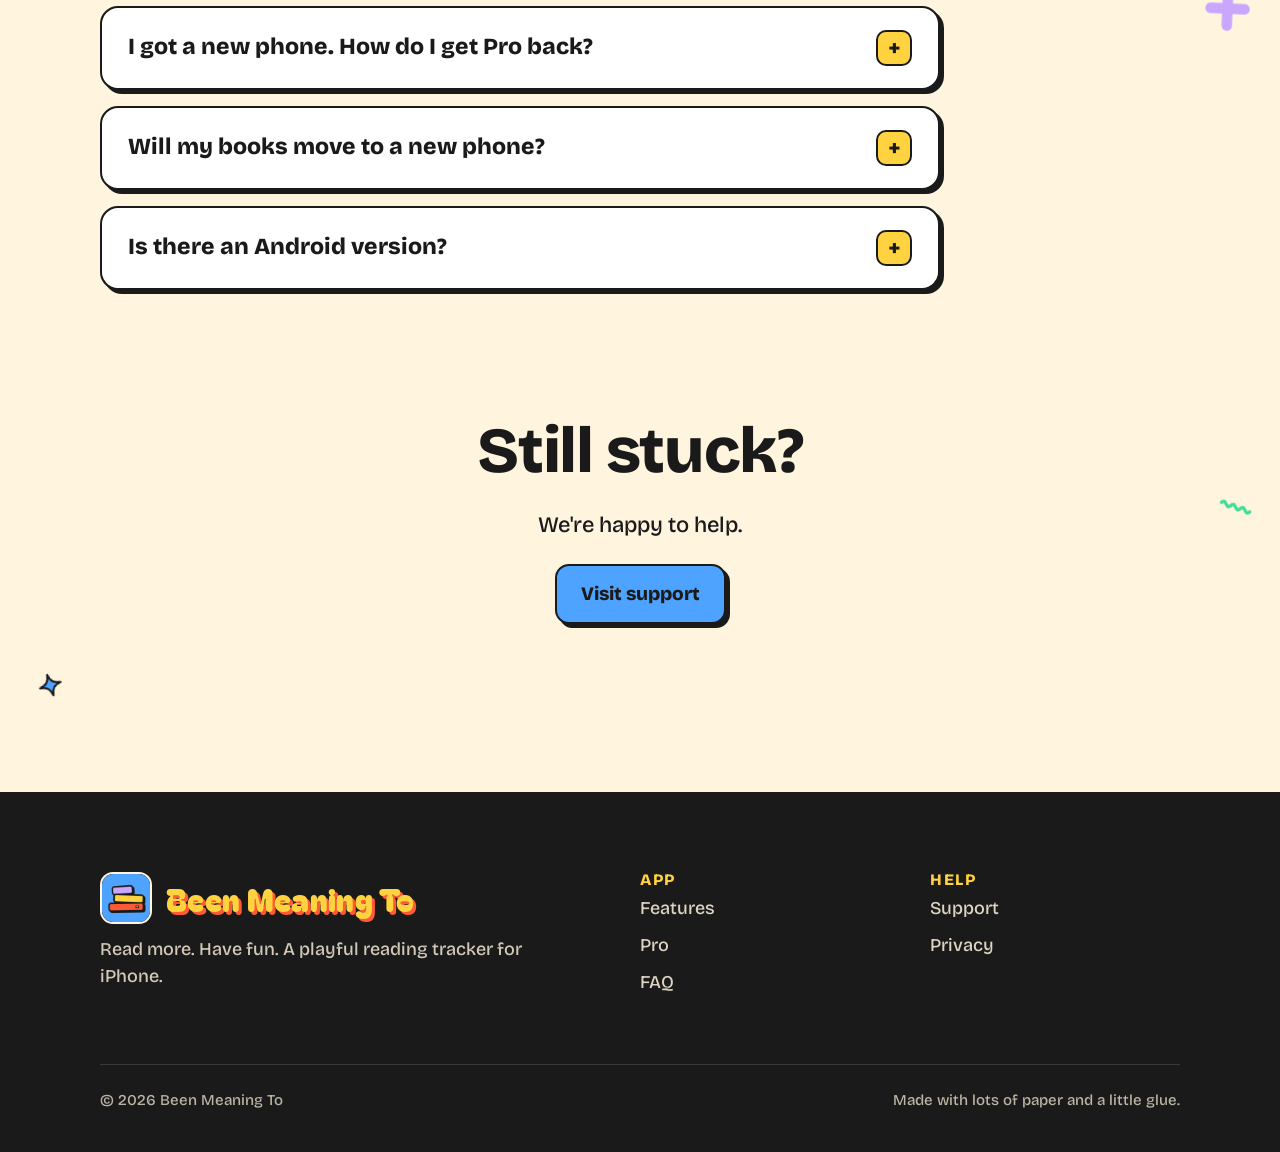
==== commit 863cf701: "Add files via upload" ====
--- a/faq/index.html
+++ b/faq/index.html
@@ -11,8 +11,8 @@
   <link rel="preconnect" href="https://fonts.googleapis.com">
   <link rel="preconnect" href="https://fonts.gstatic.com" crossorigin>
   <link href="https://fonts.googleapis.com/css2?family=Bricolage+Grotesque:opsz,wght@12..96,500;12..96,600;12..96,700;12..96,800&display=swap" rel="stylesheet">
-  <link rel="stylesheet" href="../assets/css/site.css?v=12">
-  <link rel="stylesheet" href="../assets/css/pages.css?v=12">
+  <link rel="stylesheet" href="../assets/css/site.css?v=13">
+  <link rel="stylesheet" href="../assets/css/pages.css?v=13">
 </head>
 <body>
 <a class="skip" href="#main">Skip to content</a>
@@ -142,7 +142,7 @@
   </div>
 </footer>
 
-<script src="../assets/js/site.js?v=12"></script>
+<script src="../assets/js/site.js?v=13"></script>
 <script>
   // Open one answer at a time.
   const opened = new Set();
--- a/assets/css/site.css
+++ b/assets/css/site.css
@@ -137,7 +137,7 @@
 }
 .site-header.scrolled { border-bottom-color: var(--ink); }
 .nav { display: flex; align-items: center; justify-content: space-between; gap: 16px; height: 76px; }
-.logo { display: inline-flex; align-items: center; gap: 12px; text-decoration: none; font-family: "Loud Logo", var(--display); font-weight: 400; font-size: 26px; letter-spacing: .01em; color: var(--lemon); -webkit-text-stroke: 5px var(--ink); paint-order: stroke fill; text-shadow: 2px 2px 0 var(--ink); }
+.logo { display: inline-flex; align-items: center; gap: 14px; text-decoration: none; font-family: "Loud Logo", var(--display); font-weight: 400; font-size: 26px; letter-spacing: .03em; word-spacing: .04em; color: var(--lemon); -webkit-text-stroke: 4px var(--ink); paint-order: stroke fill; text-shadow: 2px 2px 0 var(--ink); }
 .logo img { width: 42px; height: 42px; border-radius: 11px; border: var(--stroke) solid var(--ink); box-shadow: 3px 3px 0 var(--ink); transition: transform .4s var(--bounce); }
 .logo:hover img { transform: rotate(-12deg) scale(1.08); }
 .nav-links { display: flex; align-items: center; gap: 6px; list-style: none; margin: 0; padding: 0; }
